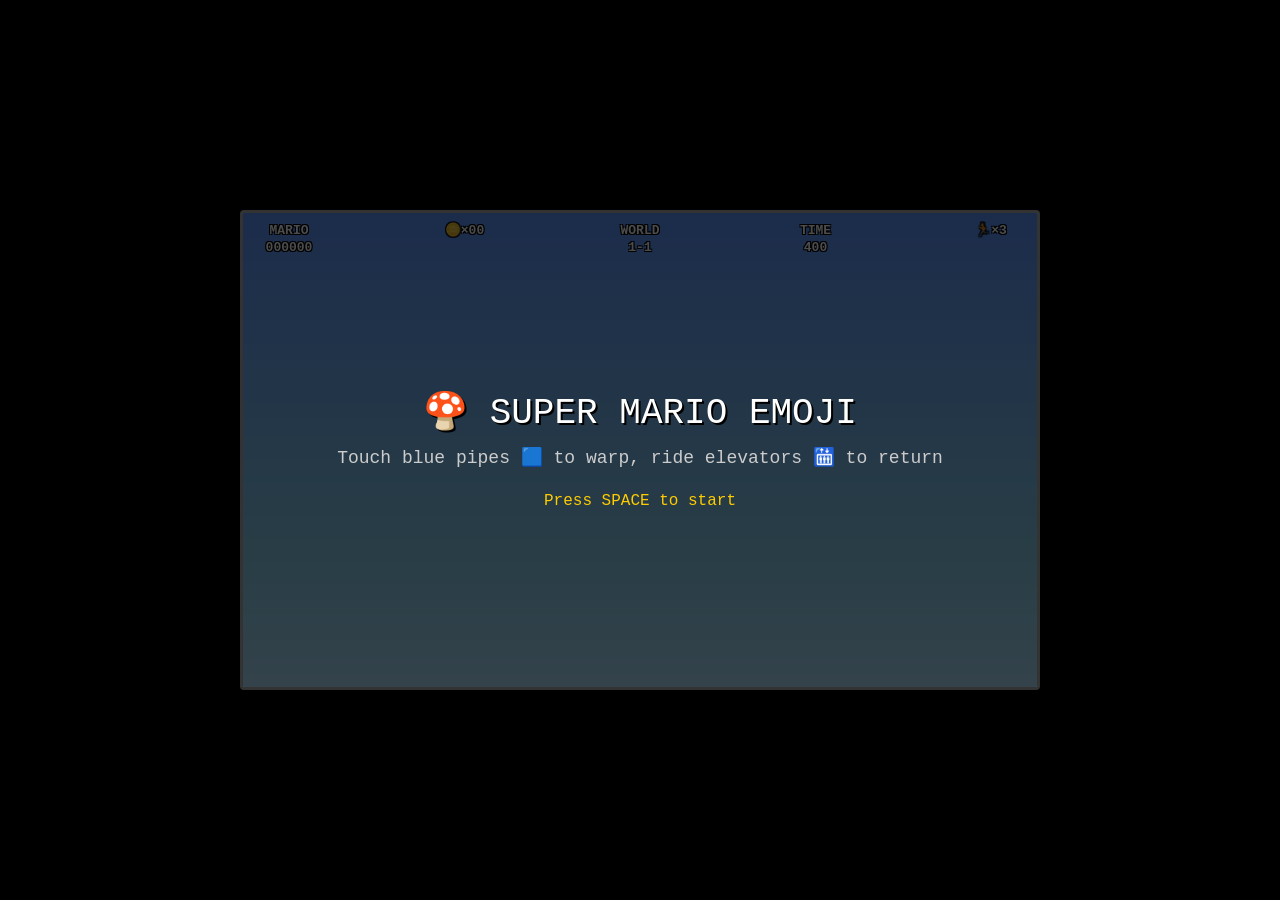
==== index.html @ d6fd445f "mobile suport" ====
<!DOCTYPE html>
<html lang="en">
<head>
  <meta charset="UTF-8">
  <meta name="viewport" content="width=device-width, initial-scale=1.0, user-scalable=no, maximum-scale=1">
  <meta name="apple-mobile-web-app-capable" content="yes">
  <meta name="mobile-web-app-capable" content="yes">
  <title>🍄 Super Mario Emoji</title>
  <link rel="stylesheet" href="css/style.css">
</head>
<body>
  <div id="game-container">
    <canvas id="game-canvas"></canvas>
    <div id="hud">
      <div id="hud-score">MARIO<br><span id="score">000000</span></div>
      <div id="hud-coins">🪙×<span id="coins">00</span></div>
      <div id="hud-world">WORLD<br><span id="world">1-1</span></div>
      <div id="hud-time">TIME<br><span id="time">400</span></div>
      <div id="hud-lives">🏃×<span id="lives">3</span></div>
    </div>
    <div id="overlay" class="hidden">
      <div id="overlay-title"></div>
      <div id="overlay-subtitle"></div>
      <div id="overlay-action"></div>
    </div>
  </div>
  <script src="js/input.js"></script>
  <script src="js/world.js"></script>
  <script src="js/entities.js"></script>
  <script src="js/player.js"></script>
  <script src="js/game.js"></script>
</body>
</html>
---- css/style.css ----
/* ── Reset & Layout ─────────────────────────────────────── */
*, *::before, *::after { margin: 0; padding: 0; box-sizing: border-box; }

html, body {
  width: 100%; height: 100%;
  background: #000;
  display: flex;
  align-items: center;
  justify-content: center;
  overflow: hidden;
  font-family: 'Courier New', monospace;
  user-select: none;
  -webkit-user-select: none;
  touch-action: none;
}

#game-container {
  position: relative;
  width: 800px;
  height: 480px;
  border: 3px solid #333;
  border-radius: 4px;
  overflow: hidden;
  touch-action: none;
}

canvas {
  display: block;
  width: 800px;
  height: 480px;
  image-rendering: pixelated;
}

/* ── HUD ────────────────────────────────────────────────── */
#hud {
  position: absolute;
  top: 0; left: 0; right: 0;
  display: flex;
  justify-content: space-between;
  align-items: flex-start;
  padding: 10px 16px;
  pointer-events: none;
  z-index: 10;
}

#hud > div {
  color: #fff;
  font-size: 13px;
  font-weight: bold;
  text-align: center;
  text-shadow: 1px 1px 0 #000, -1px -1px 0 #000, 1px -1px 0 #000, -1px 1px 0 #000;
  line-height: 1.3;
  min-width: 60px;
}

#hud-score { text-align: left; }
#hud-lives { text-align: right; }

/* ── Overlay (Menu / Game Over / Win) ───────────────────── */
#overlay {
  position: absolute;
  inset: 0;
  display: flex;
  flex-direction: column;
  align-items: center;
  justify-content: center;
  background: rgba(0,0,0,0.7);
  z-index: 20;
  color: #fff;
  text-align: center;
}

#overlay.hidden { display: none; }

#overlay-title {
  font-size: 36px;
  margin-bottom: 12px;
  text-shadow: 2px 2px 0 #000;
}

#overlay-subtitle {
  font-size: 18px;
  margin-bottom: 24px;
  color: #ccc;
}

#overlay-action {
  font-size: 16px;
  color: #ffcc00;
  animation: blink 1s step-end infinite;
}

@keyframes blink {
  50% { opacity: 0; }
}

/* ── Touch Controls (mobile only) ─────────────────────── */
#touch-controls {
  position: absolute;
  inset: 0;
  z-index: 15;
  pointer-events: none; /* let taps pass through to canvas where buttons aren't */
}

#touch-controls button {
  pointer-events: auto; /* re-enable pointer events on buttons */
  -webkit-tap-highlight-color: transparent;
  border: 2px solid rgba(255, 255, 255, 0.35);
  border-radius: 12px;
  background: rgba(255, 255, 255, 0.15);
  color: rgba(255, 255, 255, 0.85);
  font-family: inherit;
  font-weight: bold;
  outline: none;
  cursor: pointer;
}

#touch-controls button:active,
#touch-controls button.active {
  background: rgba(255, 255, 255, 0.35);
  border-color: rgba(255, 255, 255, 0.6);
}

/* D-pad (bottom-left) */
.touch-dpad {
  position: absolute;
  bottom: 16px;
  left: 16px;
  display: flex;
  gap: 8px;
}

.touch-dpad button {
  width: 64px;
  height: 64px;
  font-size: 28px;
  display: flex;
  align-items: center;
  justify-content: center;
}

/* Jump button (bottom-right) */
.touch-jump {
  position: absolute;
  bottom: 16px;
  right: 16px;
  width: 80px;
  height: 80px;
  font-size: 18px;
  border-radius: 50%;
  border-width: 3px;
}

/* Hide touch controls on desktop */
@media (min-width: 1024px) and (hover: hover) {
  #touch-controls { display: none; }
}
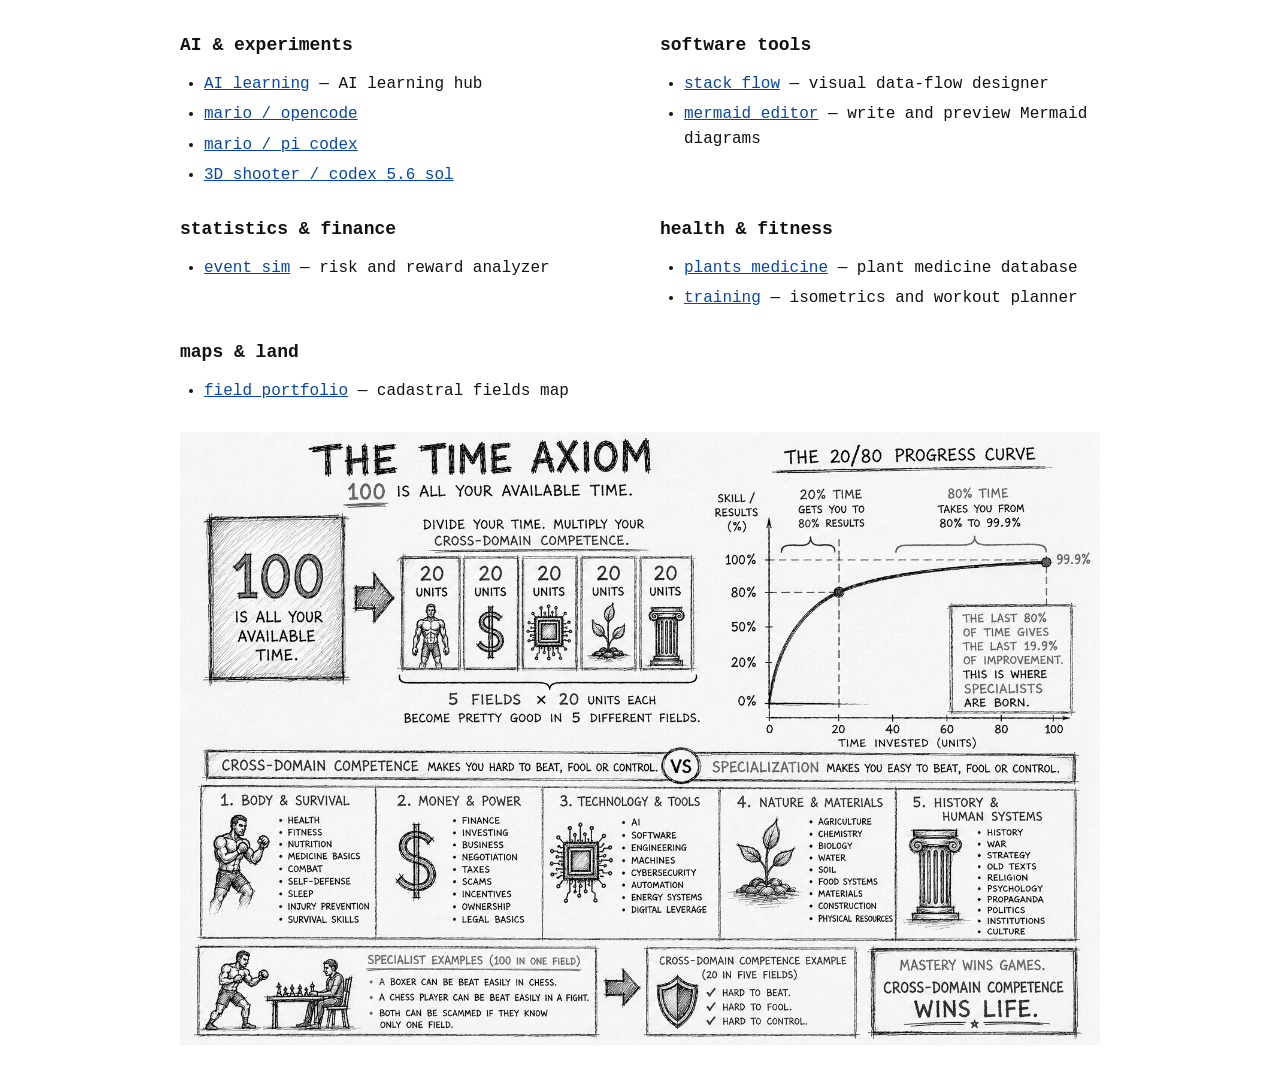
==== commit f9f6d2ce: "x" ====
--- a/index.html
+++ b/index.html
@@ -1,33 +1,59 @@
-<!DOCTYPE html>
+<!doctype html>
 <html lang="en">
 <head>
-  <meta charset="UTF-8">
-  <meta name="viewport" content="width=device-width, initial-scale=1.0, user-scalable=no, maximum-scale=1">
-  <meta name="apple-mobile-web-app-capable" content="yes">
-  <meta name="mobile-web-app-capable" content="yes">
-  <title>🍄 Super Mario Emoji</title>
-  <link rel="stylesheet" href="css/style.css">
+  <meta charset="utf-8">
+  <meta name="viewport" content="width=device-width, initial-scale=1">
+  <meta name="description" content="Small tools, learning projects, maps, and games by nobody-qwert.">
+  <title>nobody-qwert / pages</title>
+  <link rel="stylesheet" href="style.css">
 </head>
 <body>
-  <div id="game-container">
-    <canvas id="game-canvas"></canvas>
-    <div id="hud">
-      <div id="hud-score">MARIO<br><span id="score">000000</span></div>
-      <div id="hud-coins">🪙×<span id="coins">00</span></div>
-      <div id="hud-world">WORLD<br><span id="world">1-1</span></div>
-      <div id="hud-time">TIME<br><span id="time">400</span></div>
-      <div id="hud-lives">🏃×<span id="lives">3</span></div>
+  <main>
+    <div class="project-grid">
+      <section aria-labelledby="ai-experiments">
+        <h2 id="ai-experiments">AI &amp; experiments</h2>
+        <ul>
+          <li><a href="https://nobody-qwert.github.io/ai_learning/">AI learning</a> — AI learning hub</li>
+          <li><a href="mario-opencode/">mario / opencode</a></li>
+          <li><a href="mario-pi-codex/">mario / pi codex</a></li>
+          <li><a href="3d-shooter-codex-5.6-sol/">3D shooter / codex 5.6 sol</a></li>
+        </ul>
+      </section>
+
+      <section aria-labelledby="software-tools">
+        <h2 id="software-tools">software tools</h2>
+        <ul>
+          <li><a href="https://nobody-qwert.github.io/stack-flow/">stack flow</a> — visual data-flow designer</li>
+          <li><a href="https://nobody-qwert.github.io/marmaid_editor/">mermaid editor</a> — write and preview Mermaid diagrams</li>
+        </ul>
+      </section>
+
+      <section aria-labelledby="statistics-finance">
+        <h2 id="statistics-finance">statistics &amp; finance</h2>
+        <ul>
+          <li><a href="https://nobody-qwert.github.io/event_sim/">event sim</a> — risk and reward analyzer</li>
+        </ul>
+      </section>
+
+      <section aria-labelledby="health-fitness">
+        <h2 id="health-fitness">health &amp; fitness</h2>
+        <ul>
+          <li><a href="https://nobody-qwert.github.io/plants_medicine/">plants medicine</a> — plant medicine database</li>
+          <li><a href="https://nobody-qwert.github.io/training/">training</a> — isometrics and workout planner</li>
+        </ul>
+      </section>
+
+      <section aria-labelledby="maps-land">
+        <h2 id="maps-land">maps &amp; land</h2>
+        <ul>
+          <li><a href="https://nobody-qwert.github.io/field-portfolio/">field portfolio</a> — cadastral fields map</li>
+        </ul>
+      </section>
     </div>
-    <div id="overlay" class="hidden">
-      <div id="overlay-title"></div>
-      <div id="overlay-subtitle"></div>
-      <div id="overlay-action"></div>
-    </div>
-  </div>
-  <script src="js/input.js"></script>
-  <script src="js/world.js"></script>
-  <script src="js/entities.js"></script>
-  <script src="js/player.js"></script>
-  <script src="js/game.js"></script>
+
+    <a class="hero" href="img/skill.png" aria-label="Open The Time Axiom infographic at full size">
+      <img src="img/skill.png" width="1536" height="1024" alt="The Time Axiom: divide your time to build competence across five domains">
+    </a>
+  </main>
 </body>
 </html>
--- a/style.css
+++ b/style.css
@@ -0,0 +1,84 @@
+:root {
+  color-scheme: light dark;
+  font-family: ui-monospace, SFMono-Regular, Menlo, Monaco, Consolas, "Liberation Mono", "Courier New", monospace;
+  font-size: 16px;
+  line-height: 1.55;
+}
+
+body {
+  margin: 0;
+  color: light-dark(#111, #eee);
+  background: light-dark(#fff, #111);
+}
+
+main {
+  width: min(100% - 2rem, 920px);
+  margin: 2rem auto;
+}
+
+.hero {
+  display: block;
+  width: 100%;
+  margin: 1.75rem auto 0;
+  line-height: 0;
+  cursor: zoom-in;
+}
+
+.hero img {
+  display: block;
+  width: 100%;
+  height: auto;
+}
+
+.project-grid {
+  display: grid;
+  grid-template-columns: repeat(2, minmax(0, 1fr));
+  gap: 1.75rem 2.5rem;
+}
+
+h2 {
+  margin-block: 0 0.75rem;
+}
+
+h2 {
+  font-size: 1.125rem;
+}
+
+ul {
+  margin: 0;
+  padding-left: 1.5rem;
+}
+
+li + li {
+  margin-top: 0.35rem;
+}
+
+a {
+  color: light-dark(#0645ad, #8ab4f8);
+}
+
+a:hover,
+a:focus-visible {
+  text-decoration-thickness: 2px;
+}
+
+@media (prefers-color-scheme: dark) {
+  .hero img {
+    filter: invert(0.93);
+  }
+}
+
+@media (max-width: 700px) {
+  main {
+    margin-block: 1rem;
+  }
+
+  .project-grid {
+    grid-template-columns: 1fr;
+    gap: 1.5rem;
+  }
+
+  li {
+    margin-bottom: 0.7rem;
+  }
+}
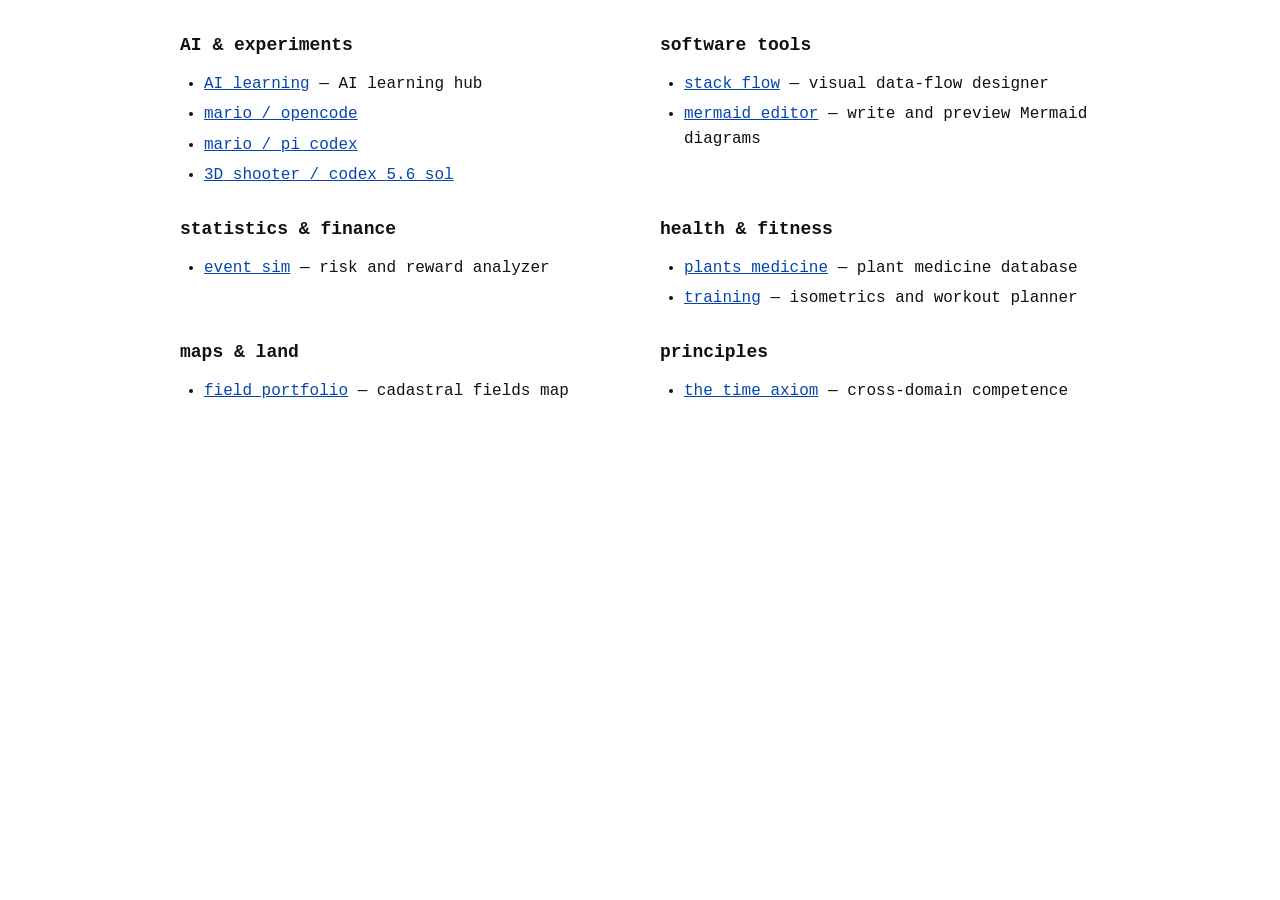
==== commit 3e8fcd0b: "x" ====
--- a/index.html
+++ b/index.html
@@ -49,11 +49,14 @@
           <li><a href="https://nobody-qwert.github.io/field-portfolio/">field portfolio</a> — cadastral fields map</li>
         </ul>
       </section>
+
+      <section aria-labelledby="principles">
+        <h2 id="principles">principles</h2>
+        <ul>
+          <li><a href="img/skill.png">the time axiom</a> — cross-domain competence</li>
+        </ul>
+      </section>
     </div>
-
-    <a class="hero" href="img/skill.png" aria-label="Open The Time Axiom infographic at full size">
-      <img src="img/skill.png" width="1536" height="1024" alt="The Time Axiom: divide your time to build competence across five domains">
-    </a>
   </main>
 </body>
 </html>
--- a/style.css
+++ b/style.css
@@ -16,20 +16,6 @@
   margin: 2rem auto;
 }
 
-.hero {
-  display: block;
-  width: 100%;
-  margin: 1.75rem auto 0;
-  line-height: 0;
-  cursor: zoom-in;
-}
-
-.hero img {
-  display: block;
-  width: 100%;
-  height: auto;
-}
-
 .project-grid {
   display: grid;
   grid-template-columns: repeat(2, minmax(0, 1fr));
@@ -38,9 +24,6 @@
 
 h2 {
   margin-block: 0 0.75rem;
-}
-
-h2 {
   font-size: 1.125rem;
 }
 
@@ -62,12 +45,6 @@
   text-decoration-thickness: 2px;
 }
 
-@media (prefers-color-scheme: dark) {
-  .hero img {
-    filter: invert(0.93);
-  }
-}
-
 @media (max-width: 700px) {
   main {
     margin-block: 1rem;
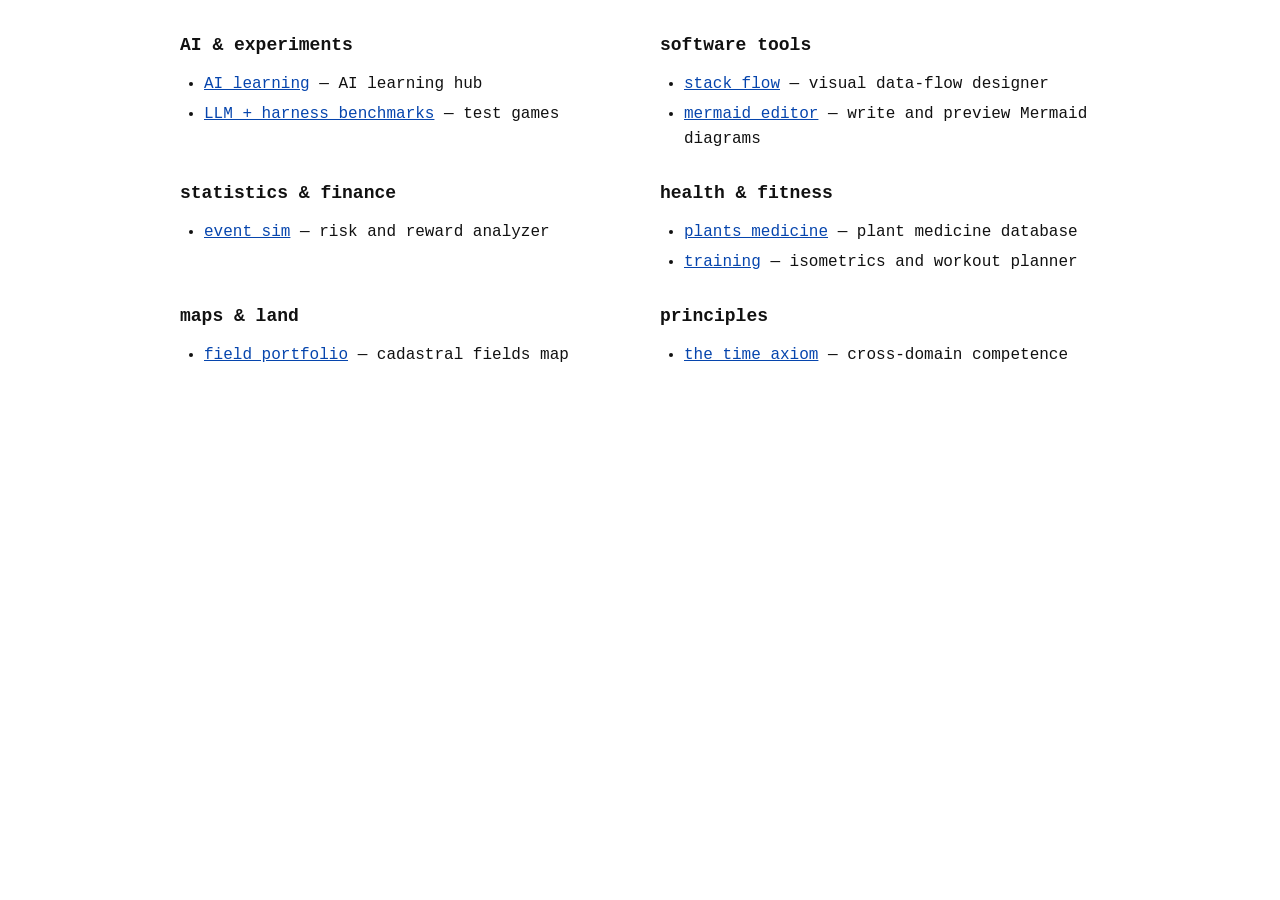
==== commit d3dc46b0: "x" ====
--- a/index.html
+++ b/index.html
@@ -14,9 +14,7 @@
         <h2 id="ai-experiments">AI &amp; experiments</h2>
         <ul>
           <li><a href="https://nobody-qwert.github.io/ai_learning/">AI learning</a> — AI learning hub</li>
-          <li><a href="mario-opencode/">mario / opencode</a></li>
-          <li><a href="mario-pi-codex/">mario / pi codex</a></li>
-          <li><a href="3d-shooter-codex-5.6-sol/">3D shooter / codex 5.6 sol</a></li>
+          <li><a href="benchmark-games/">LLM + harness benchmarks</a> — test games</li>
         </ul>
       </section>
 
@@ -53,7 +51,7 @@
       <section aria-labelledby="principles">
         <h2 id="principles">principles</h2>
         <ul>
-          <li><a href="img/skill.png">the time axiom</a> — cross-domain competence</li>
+          <li><a href="principles/">the time axiom</a> — cross-domain competence</li>
         </ul>
       </section>
     </div>
--- a/style.css
+++ b/style.css
@@ -22,6 +22,7 @@
   gap: 1.75rem 2.5rem;
 }
 
+h1,
 h2 {
   margin-block: 0 0.75rem;
   font-size: 1.125rem;
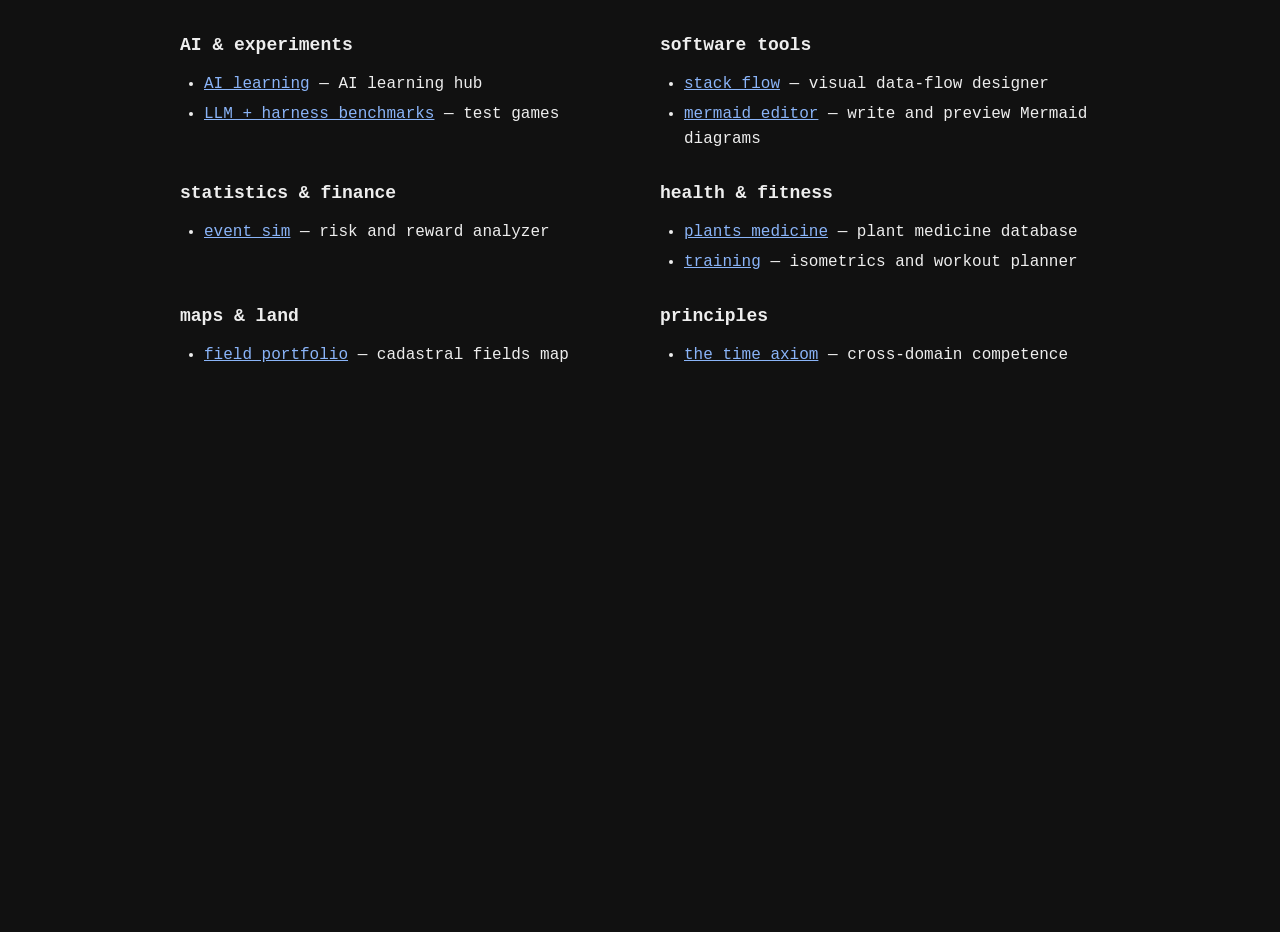
==== commit c82ba34a: "x" ====
--- a/index.html
+++ b/index.html
@@ -3,6 +3,7 @@
 <head>
   <meta charset="utf-8">
   <meta name="viewport" content="width=device-width, initial-scale=1">
+  <meta name="theme-color" content="#111111">
   <meta name="description" content="Small tools, learning projects, maps, and games by nobody-qwert.">
   <title>nobody-qwert / pages</title>
   <link rel="stylesheet" href="style.css">
--- a/style.css
+++ b/style.css
@@ -1,14 +1,17 @@
 :root {
-  color-scheme: light dark;
+  color-scheme: dark;
+  background: #111;
   font-family: ui-monospace, SFMono-Regular, Menlo, Monaco, Consolas, "Liberation Mono", "Courier New", monospace;
   font-size: 16px;
   line-height: 1.55;
 }
 
 body {
+  min-height: 100vh;
+  min-height: 100dvh;
   margin: 0;
-  color: light-dark(#111, #eee);
-  background: light-dark(#fff, #111);
+  color: #eee;
+  background: #111;
 }
 
 main {
@@ -38,7 +41,7 @@
 }
 
 a {
-  color: light-dark(#0645ad, #8ab4f8);
+  color: #8ab4f8;
 }
 
 a:hover,
